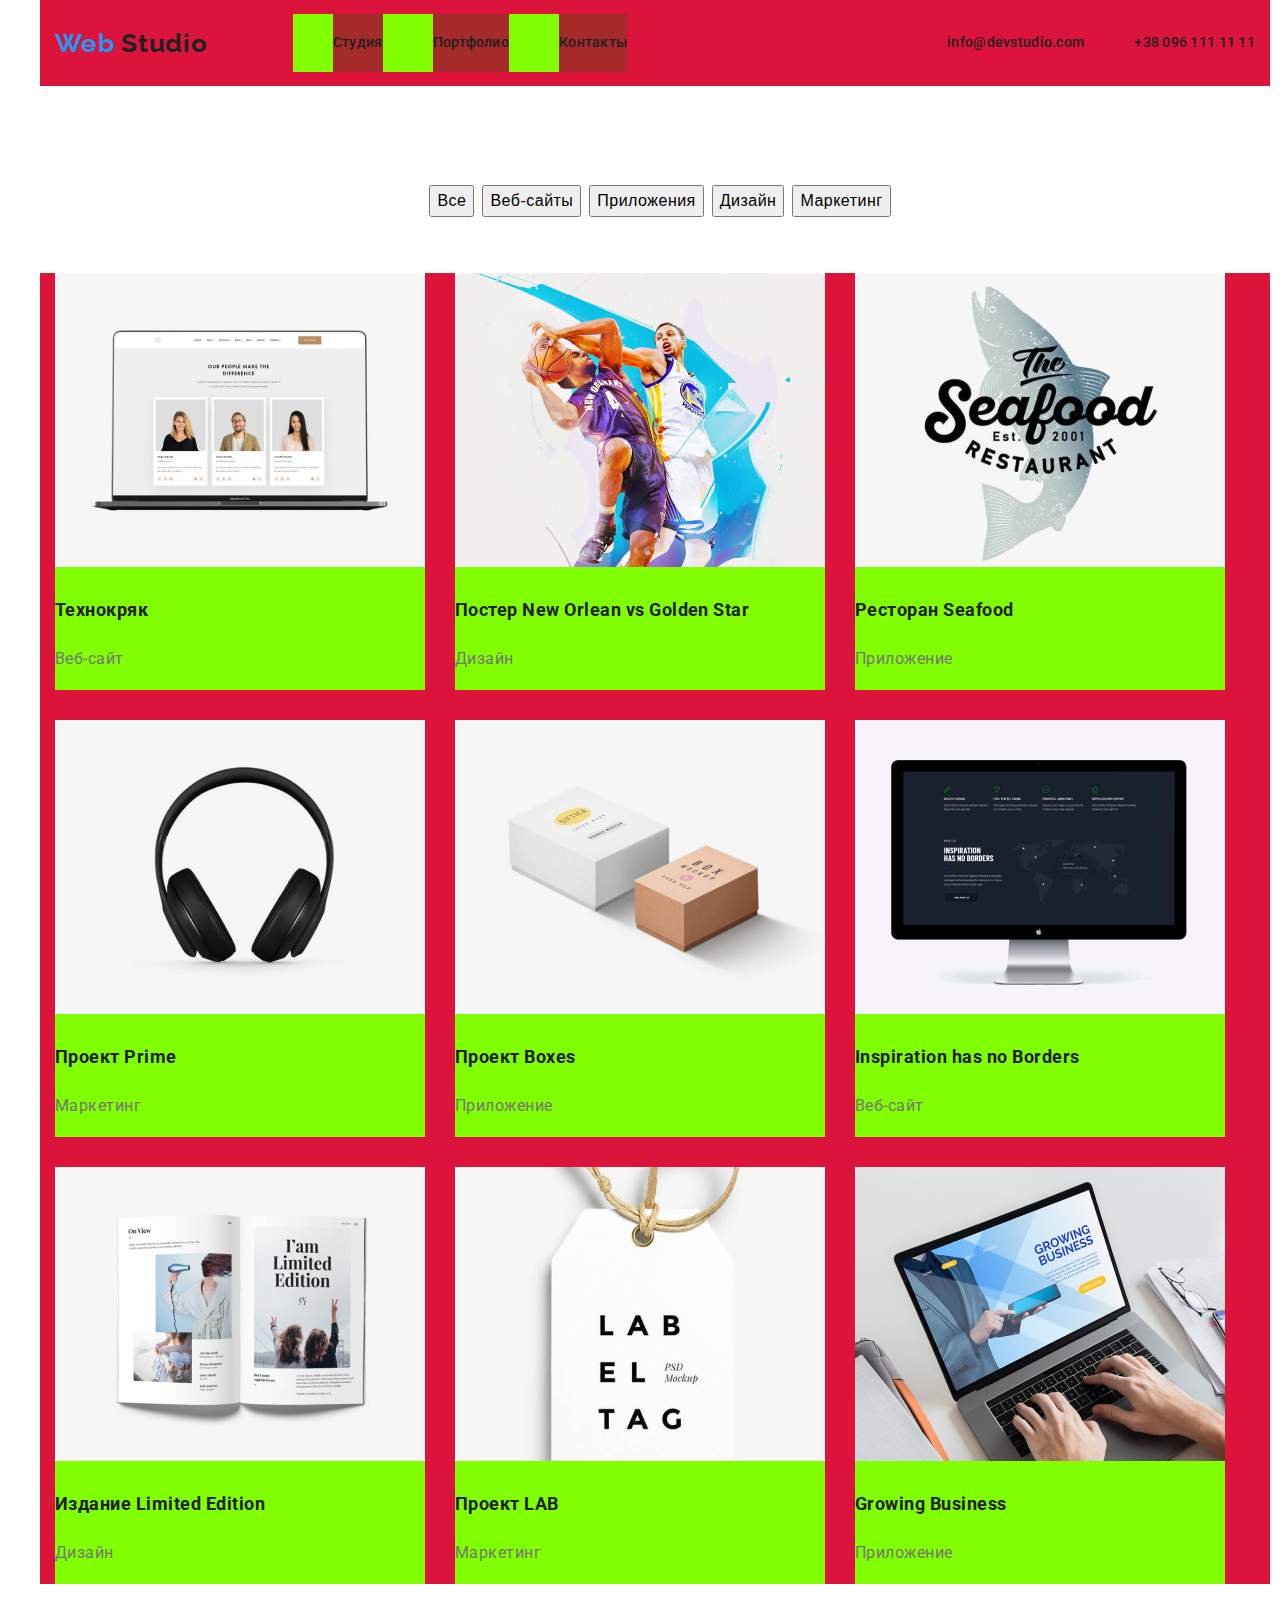
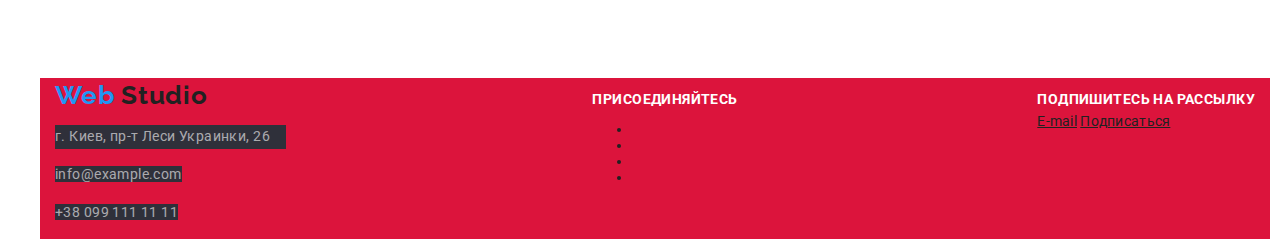
==== portfolio.html @ 1954578f "дз3" ====
<!DOCTYPE html>
<html lang="en">
  <head>
    <meta charset="UTF-8" />
    <meta name="viewport" content="width=device-width, initial-scale=1.0" />
    <title>Document</title>
    <link
      href="https://fonts.googleapis.com/css2?family=Raleway:wght@700&family=Roboto:wght@400;500;700;900&display=swap"
      rel="stylesheet"
    />
    <link rel="stylesheet" href="./css/styles.css" />
  </head>
  <body>
    <header class="page-header">
      <div class="container main-nav">
        <nav class="main-nav">
          <a href="./index.html" class="logo"><span>Web</span> Studio</a>
          <ul class="site-nav">
            <li class="link">
              <a href="./index.html" class="hyper">Студия</a>
            </li>
            <li class="link"><a href="" class="hyper">Портфолио</a></li>
            <li class="link"><a href="" class="hyper">Контакты</a></li>
          </ul>
        </nav>
        <div class="container auth-nav">
          <ul class="auth-nav">
            <li class="link">
              <a href="mailto:info@devstudio.com" class="button primary">
                info@devstudio.com
              </a>
            </li>
            <li class="link">
              <a href="+380961111111" class="button secondary"
                >+38 096 111 11 11</a
              >
            </li>
          </ul>
        </div>
      </div>
    </header>
    <main>
      <ul class="filter">
        <li class="item">
          <button type="button" class="list-works">Все</button>
        </li>
        <li class="item">
          <button type="button" class="list-works">Веб-сайты</button>
        </li>
        <li class="item">
          <button type="button" class="list-works">Приложения</button>
        </li>
        <li class="item">
          <button type="button" class="list-works">Дизайн</button>
        </li>
        <li class="item">
          <button type="button" class="list-works">Маркетинг</button>
        </li>
      </ul>
      <div class="work-container">
        <ul class="work-list">
          <li class="item">
            <img class="image" src="images1/portfolio1.jpg" alt="" width="" />
            <h2>Технокряк</h2>
            <p class="text">Веб-сайт</p>
          </li>
          <li class="item">
            <img class="image" src="images1/portfolio2.jpg" alt="" width="" />
            <h2>Постер New Orlean vs Golden Star</h2>
            <p class="text">Дизайн</p>
          </li>
          <li class="item">
            <img
              class="image"
              src="images1/portfolio3.jpg"
              alt="Портфолио"
              width=""
            />
            <h2>Ресторан Seafood</h2>
            <p class="text">Приложение</p>
          </li>
          <li class="item">
            <img
              class="image"
              src="images1/portfolio4.jpg"
              alt="Портфолио"
              width=""
            />
            <h2>Проект Prime</h2>
            <p class="text">Маркетинг</p>
          </li>
          <li class="item">
            <img
              class="image"
              src="images1/portfolio5.jpg"
              alt="Портфолио"
              width=""
            />
            <h2>Проект Boxes</h2>
            <p class="text">Приложение</p>
          </li>
          <li class="item">
            <img
              class="image"
              src="images1/portfolio6.jpg"
              alt="Портфолио"
              width=""
            />
            <h2>Inspiration has no Borders</h2>
            <p class="text">Веб-сайт</p>
          </li>
          <li class="item">
            <img
              class="image"
              src="images1/pottfolio7.jpg"
              alt="Портфолио"
              width=""
            />
            <h2>Издание Limited Edition</h2>
            <p class="text">Дизайн</p>
          </li>
          <li class="item">
            <img class="image" src="images1/portfolio8.jpg" alt="" width="" />
            <h2>Проект LAB</h2>
            <p class="text">Маркетинг</p>
          </li>
          <li class="item">
            <img class="image" src="images1/portfolio9.jpg" alt="" width="" />
            <h2>Growing Business</h2>
            <p class="text">Приложение</p>
          </li>
        </ul>
      </div>
    </main>
    <footer>
      <div class="footer">
        <div class="item">
          <a href="index.html" class="logo"><span>Web </span>Studio</a>

          <div class="adress">
            <p class="text">г. Киев, пр-т Леси Украинки, 26</p>
            <p>
              <a href="mailto:info@example.com" class="version"
                >info@example.com</a
              >
            </p>
            <p>
              <a href="tel:+380991111111" class="version">+38 099 111 11 11</a>
            </p>
          </div>
        </div>
        <div class="item">
          <h3 class="go">присоединяйтесь</h3>
          <ul class="social-site">
            <li>
              <a href="" class="link-social" aria-label=" instagram"></a>
            </li>
            <li><a href="" class="link-social" aria-label=" twitter"></a></li>
            <li><a href="" class="link-social" aria-label=" Facebook"></a></li>
            <li><a href="" class="link-social" aria-label=" "></a></li>
          </ul>
        </div>

        <div class="item">
          <h3 class="news">Подпишитесь на рассылку</h3>
          <a href="">E-mail</a>
          <a href="">Подписаться</a>
        </div>
      </div>
    </footer>
  </body>
</html>
---- css/styles.css ----
html {
  box-sizing: border-box;
}

*,
*::before,
*::after {
  box-sizing: inherit;
}
:root {
  --primary-text-color: #212121;
  --title-text-color: #000000;
  --accent-color: #18a0fb;
  --primary-white-color: #ffffff;
  --secondary-text-color: #757575;
}
body {
  width: 1230px;
  margin: auto;
  padding-left: 15px;
  padding-right: 15px;
  background-color: crimson;
  background-color: var(--primary-white-color);
  color: var(--primary-text-color);

  font-family: Roboto, sans-serif;
  letter-spacing: -0.015em;
  font-style: normal;
  font-size: 14px;
  line-height: 1.14;

  letter-spacing: 0.02em;
}
h2 {
  font-weight: bold;
  font-size: 18px;
  line-height: 2;
}

a {
  color: #212121;
}

.logo > span {
  color: #2196f3;
}
header {
  padding-top: 0;
  width: 1230px;
  margin: 0 auto;
  padding-left: 15px;
  padding-right: 15px;
  background-color: crimson;
}
.logo {
  margin-right: 85px;

  font-family: Raleway;
  font-weight: bold;
  font-size: 26px;
  line-height: 1.19;

  letter-spacing: 0.03em;
  text-decoration: none;
}
.container .main-nav,
.container .auth-nav {
  align-items: center;
}
.main-nav {
  display: flex;
}
.site-nav {
  display: flex;
  background-color: chartreuse;
}
.logo:hover,
.logo:focus {
  color: var(--accent-color);
}
.site-nav .link {
  font-weight: 500;
  font-size: 14px;
  line-height: 1.14;
  letter-spacing: 0.02em;

  background-color: brown;
}

.site-nav .link:not(:last-child) {
  margin-right: 50px;
}
.site-nav a {
  text-decoration: none;
}
.site-nav {
  list-style: none;
}
.site-nav .hyper {
  display: block;
  padding-top: 21px;
  padding-bottom: 21px;
}
.site-nav .hyper:hover,
.site-nav .hyper:focus {
  color: var(--accent-color);
}

.auth-nav {
  display: flex;

  font-weight: 500;
  font-size: 14px;
  line-height: 1.14;
  letter-spacing: 0.02em;

  list-style: none;
}
.auth-nav {
  margin-left: auto;
}
.auth-nav .link.link:not(:last-child) {
  margin-right: 50px;
}
.button {
  text-decoration: none;
}
.auth-nav .button:hover,
.auth-nav .button:focus {
  color: var(--accent-color);
}

.list-works {
  font-weight: 500;
  font-size: 16px;
  line-height: 1.63;
  letter-spacing: 0.03em;
}
.filter {
  display: flex;
  align-items: center;
  justify-content: center;
  margin-top: 99px;
  margin-bottom: 56px;
  list-style: none;
}
.filter .item:not(:last-child) {
  margin-right: 8px;
}
.work-container .work-list {
  width: 1230px;
  padding-left: 15px;
  padding-right: 15px;
  margin-right: auto;
  margin-left: auto;
  margin-bottom: 94px;
}

.list-works:hover,
.list-works:focus {
  color: var(--primary-white-color);
  background-color: var(--accent-color);
}
.work-list {
  display: flex;
  flex-wrap: wrap;
  font-weight: normal;
  font-size: 16px;
  line-height: 1.88;
  letter-spacing: 0.03em;
  font-style: normal;
  list-style: none;
  background-color: crimson;
}
.work-list .item {
  margin-right: 30px;
  margin-bottom: 30px;
  background-color: chartreuse;
}
.work-list .image {
  width: 370px;
}

.work-list .item:nth-child(3n) {
  margin-right: 0px;
}
.work-list .item:nth-last-child(-n + 3) {
  margin-bottom: 0px;
}
.footer .adress {
  display: block;
  width: 231px;
}
.footer {
  width: 1230px;
  padding-right: 15px;
  padding-left: 15px;
  margin: auto;
  display: flex;
  background-color: crimson;
  justify-content: space-between;
}
.footer {
  align-items: baseline;
}

.text {
  color: var(--secondary-text-color);
}

.adress .text {
  font-family: Roboto;
  font-style: normal;
  font-weight: normal;
  font-size: 14px;
  line-height: 1.71;

  letter-spacing: 0.03em;
  color: rgba(255, 255, 255, 0.6);
}
.adress .version {
  font-style: normal;
  font-weight: normal;
  font-size: 14px;
  line-height: 1.71;
  letter-spacing: 0.03em;
  color: rgba(255, 255, 255, 0.6);
  text-decoration: none;
}
.version {
  background-color: #2f303a;
}
.adress .text {
  background-color: #2f303a;
}

.adress .version:hover,
.adress .version:focus {
  color: var(--accent-color);
}

.go {
  font-weight: bold;
  font-size: 14px;
  line-height: 1.14;
  letter-spacing: 0.03em;
  text-transform: uppercase;
  color: #ffffff;
}

.news {
  font-weight: bold;
  font-size: 14px;
  line-height: 1.14px;
  letter-spacing: 0.03em;
  text-transform: uppercase;
  color: #ffffff;
}

.link-social:hover,
.link-social:focus {
  color: var(--primary-white-color);
  background-color: var(--accent-color);
}

/*студио*/

.hero {
  text-align: center;
}
.title-hero {
  font-weight: 900;
  font-size: 44px;
  line-height: 1.36;

  text-align: center;
  letter-spacing: 0.06em;
  text-transform: uppercase;
  color: var(--primary-white-color);
}
.button-hero {
  font-family: Roboto;
  font-style: normal;
  font-weight: bold;
  font-size: 16px;
  line-height: 1.88;
  text-align: center;
  letter-spacing: 0.06em;
  text-decoration: none;
  color: var(--primary-white-color);
  background-color: var(--accent-color);
}
.proposition {
  width: 1230px;
  margin: 0 auto;
  padding-left: 15px;
  padding-right: 15px;
  background-color: crimson;
  display: flex;
  margin-top: 94px;
  list-style: none;
}
.proposition .item:not(:last-child) {
  margin-right: 30px;
}
.proposition-img:hover,
.proposition-img:focus {
  background-color: var(--accent-color);
}
.proposition {
  margin-bottom: 30px;
}
.proposition h3 {
  margin-bottom: 10px;
}
h3 {
  font-weight: bold;
  font-size: 14px;
  line-height: 1.14;
  letter-spacing: 0.03em;
  text-transform: uppercase;
  color: var(--primary-text-color);
}
.proposition-text {
  margin-bottom: 94px;
  font-weight: normal;
  font-size: 14px;
  line-height: 1.71;
  letter-spacing: 0.03em;

  color: var(--secondary-text-color);
}

.works-list {
  display: flex;
  margin-bottom: 188px;
  list-style: none;
  margin-bottom: 50px;
  background-color: chartreuse;
}
.works-list .item:not(:last-child) {
  margin-right: 30px;
}

.title-main-works {
  background-color: chartreuse;

  font-weight: bold;
  font-size: 36px;
  line-height: 1.17;
  text-align: center;
  letter-spacing: 0.03em;

  color: var(--primary-text-color);
}
.type-works {
  font-weight: bold;
  font-size: 14px;
  line-height: 1.14;
  letter-spacing: 0.03em;
  text-transform: uppercase;

  color: var(--primary-white-color);
}

.teams {
  margin-bottom: 50px;

  font-weight: bold;
  font-size: 36px;
  line-height: 1.17;
  text-align: center;
  letter-spacing: 0.03em;

  color: var(--primary-text-color);
}
.name-teams {
  display: flex;

  list-style: none;
}
.name-teams .item:not(:last-child) {
  margin-right: 30px;
}
.name-teams .image {
  margin-bottom: 30px;
}
.name-teams h3 {
  margin-bottom: 10px;
}
.our-teams {
  margin-bottom: 188px;
  background-color: crimson;
}
.name {
  font-weight: 500;
  font-size: 16px;
  line-height: 1.19;
  letter-spacing: 0.03em;

  color: var(--primary-text-color);
}
.teams-text {
  font-weight: normal;
  font-size: 16px;
  line-height: 1.19;
  letter-spacing: 0.03em;

  color: var(--primary-text-color);
}

.clients {
  margin-bottom: 50px;
  font-weight: bold;
  font-size: 36px;
  line-height: 1.17;
  text-align: center;
  letter-spacing: 0.03em;

  color: var(--primary-text-color);
}

.clients.list:hover,
.clients.list:focus {
  color: var(--primary-white-color);
  background-color: var(--accent-color);
}
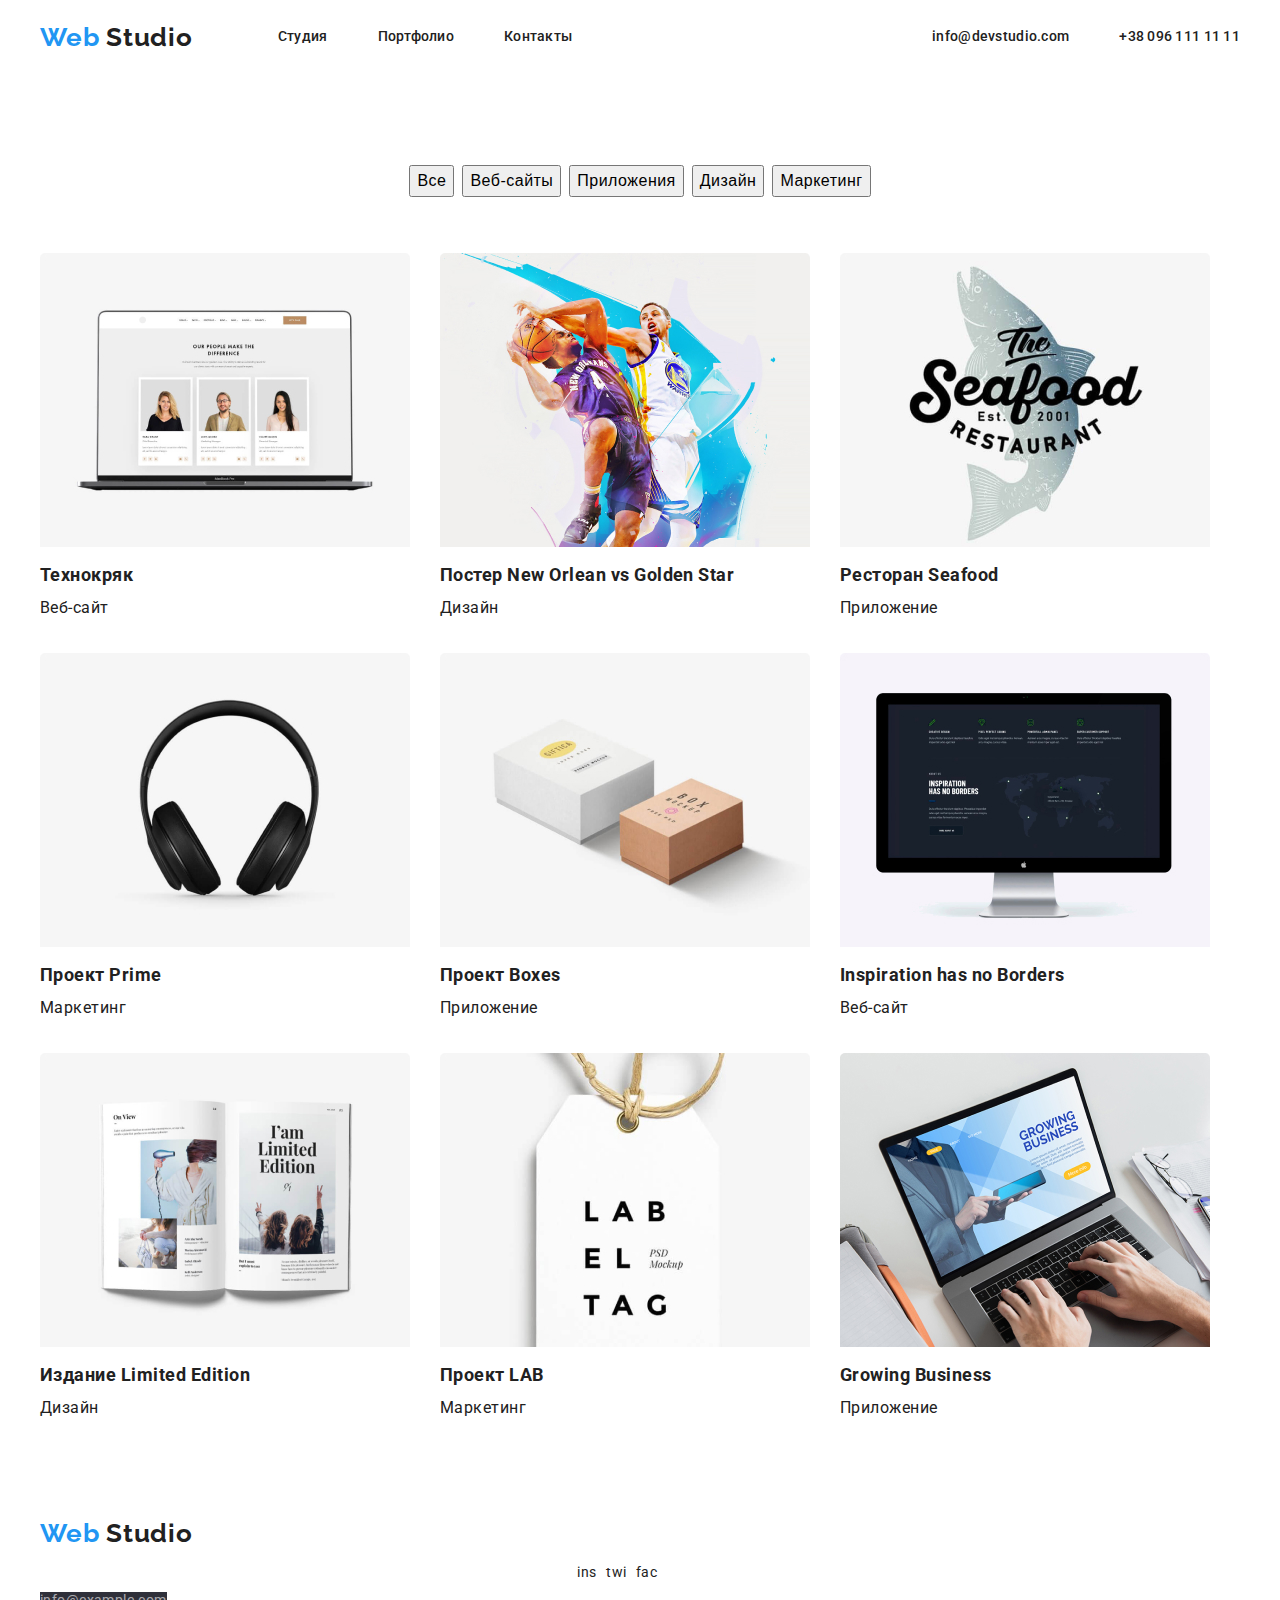
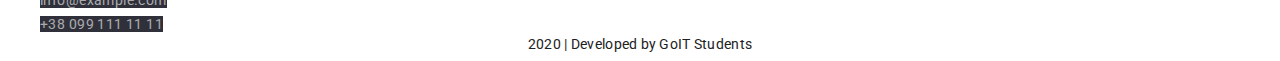
==== commit 43558978: "д з 3 перероб" ====
--- a/portfolio.html
+++ b/portfolio.html
@@ -11,32 +11,30 @@
     <link rel="stylesheet" href="./css/styles.css" />
   </head>
   <body>
-    <header class="page-header">
-      <div class="container main-nav">
+    <header class="page-header container">
+      <div class="main-nav">
         <nav class="main-nav">
           <a href="./index.html" class="logo"><span>Web</span> Studio</a>
           <ul class="site-nav">
+            <li class="link"><a href="index.html" class="hyper">Студия</a></li>
             <li class="link">
-              <a href="./index.html" class="hyper">Студия</a>
+              <a href="./portfolio.html" class="hyper">Портфолио</a>
             </li>
-            <li class="link"><a href="" class="hyper">Портфолио</a></li>
             <li class="link"><a href="" class="hyper">Контакты</a></li>
           </ul>
         </nav>
-        <div class="container auth-nav">
-          <ul class="auth-nav">
-            <li class="link">
-              <a href="mailto:info@devstudio.com" class="button primary">
-                info@devstudio.com
-              </a>
-            </li>
-            <li class="link">
-              <a href="+380961111111" class="button secondary"
-                >+38 096 111 11 11</a
-              >
-            </li>
-          </ul>
-        </div>
+    
+        <ul class="auth-nav">
+          <li class="link">
+            <a href="mailto:info@devstudio.com" class="button primary">
+              info@devstudio.com
+            </a>
+          </li>
+          <li class="link">
+            <a href="+380961111111" class="button secondary">+38 096 111 11 11</a>
+          </li>
+        </ul>
+      </div>
       </div>
     </header>
     <main>
@@ -132,41 +130,41 @@
         </ul>
       </div>
     </main>
-    <footer>
-      <div class="footer">
-        <div class="item">
-          <a href="index.html" class="logo"><span>Web </span>Studio</a>
+<footer class="footer">
+  <div class="footer-wrapper">
 
-          <div class="adress">
-            <p class="text">г. Киев, пр-т Леси Украинки, 26</p>
-            <p>
-              <a href="mailto:info@example.com" class="version"
-                >info@example.com</a
-              >
-            </p>
-            <p>
-              <a href="tel:+380991111111" class="version">+38 099 111 11 11</a>
-            </p>
-          </div>
-        </div>
-        <div class="item">
-          <h3 class="go">присоединяйтесь</h3>
-          <ul class="social-site">
-            <li>
-              <a href="" class="link-social" aria-label=" instagram"></a>
-            </li>
-            <li><a href="" class="link-social" aria-label=" twitter"></a></li>
-            <li><a href="" class="link-social" aria-label=" Facebook"></a></li>
-            <li><a href="" class="link-social" aria-label=" "></a></li>
-          </ul>
-        </div>
+    <div class="item">
+      <a href="index.html" class="logo"><span>Web </span>Studio</a>
 
-        <div class="item">
-          <h3 class="news">Подпишитесь на рассылку</h3>
-          <a href="">E-mail</a>
-          <a href="">Подписаться</a>
-        </div>
+      <div class="adress">
+        <p class="text">г. Киев, пр-т Леси Украинки, 26</p>
+        <p>
+          <a href="mailto:info@example.com" class="version">info@example.com</a>
+        </p>
+        <p>
+          <a href="tel:+380991111111" class="version">+38 099 111 11 11</a>
+        </p>
       </div>
-    </footer>
+    </div>
+    <div class="item">
+      <h3 class="go">присоединяйтесь</h3>
+      <ul class="social-site">
+        <li class="item">
+          <a href="" class="link-social" aria-label=" instagram">ins</a>
+
+        <li class="item"><a href="" class="link-social" aria-label=" twitter">twi</a></li>
+        <li class="item"><a href="" class="link-social" aria-label=" Facebook">fac</a></li>
+        <li class="item"><a href="" class="link-social" aria-label=" "></a></li>
+        </li>
+      </ul>
+    </div>
+
+    <div class="item">
+      <h3 class="news">Подпишитесь на рассылку</h3>
+
+    </div>
+  </div>
+  <p class="copy">2020 | Developed by GoIT Students</p>
+</footer>
   </body>
 </html>
--- a/css/styles.css
+++ b/css/styles.css
@@ -15,11 +15,6 @@
   --secondary-text-color: #757575;
 }
 body {
-  width: 1230px;
-  margin: auto;
-  padding-left: 15px;
-  padding-right: 15px;
-  background-color: crimson;
   background-color: var(--primary-white-color);
   color: var(--primary-text-color);
 
@@ -31,6 +26,14 @@
 
   letter-spacing: 0.02em;
 }
+.h1,
+h2,
+h3,
+p,
+ul {
+  margin: 0;
+  padding: 0;
+}
 h2 {
   font-weight: bold;
   font-size: 18px;
@@ -44,13 +47,12 @@
 .logo > span {
   color: #2196f3;
 }
-header {
+.container {
   padding-top: 0;
   width: 1230px;
   margin: 0 auto;
   padding-left: 15px;
   padding-right: 15px;
-  background-color: crimson;
 }
 .logo {
   margin-right: 85px;
@@ -63,8 +65,8 @@
   letter-spacing: 0.03em;
   text-decoration: none;
 }
-.container .main-nav,
-.container .auth-nav {
+.main-nav,
+.auth-nav {
   align-items: center;
 }
 .main-nav {
@@ -72,7 +74,6 @@
 }
 .site-nav {
   display: flex;
-  background-color: chartreuse;
 }
 .logo:hover,
 .logo:focus {
@@ -83,8 +84,6 @@
   font-size: 14px;
   line-height: 1.14;
   letter-spacing: 0.02em;
-
-  background-color: brown;
 }
 
 .site-nav .link:not(:last-child) {
@@ -170,12 +169,10 @@
   letter-spacing: 0.03em;
   font-style: normal;
   list-style: none;
-  background-color: crimson;
 }
 .work-list .item {
   margin-right: 30px;
   margin-bottom: 30px;
-  background-color: chartreuse;
 }
 .work-list .image {
   width: 370px;
@@ -196,19 +193,21 @@
   padding-right: 15px;
   padding-left: 15px;
   margin: auto;
-  display: flex;
-  background-color: crimson;
+}
+.footer-wrapper {
+  display: flex;
+
   justify-content: space-between;
-}
-.footer {
   align-items: baseline;
 }
 
-.text {
+.item .logo .text {
   color: var(--secondary-text-color);
 }
 
 .adress .text {
+  margin-top: 8px;
+  margin-bottom: 9px;
   font-family: Roboto;
   font-style: normal;
   font-weight: normal;
@@ -219,6 +218,8 @@
   color: rgba(255, 255, 255, 0.6);
 }
 .adress .version {
+  margin-bottom: 9px;
+  margin-top: 9px;
   font-style: normal;
   font-weight: normal;
   font-size: 14px;
@@ -230,22 +231,34 @@
 .version {
   background-color: #2f303a;
 }
-.adress .text {
-  background-color: #2f303a;
-}
-
+.copy {
+  text-align: center;
+}
 .adress .version:hover,
 .adress .version:focus {
   color: var(--accent-color);
 }
 
 .go {
+  margin-bottom: 20px;
   font-weight: bold;
   font-size: 14px;
   line-height: 1.14;
   letter-spacing: 0.03em;
   text-transform: uppercase;
   color: #ffffff;
+}
+.social-site .item:not(:last-child) {
+  margin-right: 10px;
+}
+.social-site {
+  display: flex;
+}
+.social-site .item {
+  list-style: none;
+}
+.social-site .link-social {
+  text-decoration: none;
 }
 
 .news {
@@ -291,13 +304,8 @@
   background-color: var(--accent-color);
 }
 .proposition {
-  width: 1230px;
-  margin: 0 auto;
-  padding-left: 15px;
-  padding-right: 15px;
-  background-color: crimson;
-  display: flex;
-  margin-top: 94px;
+  display: flex;
+
   list-style: none;
 }
 .proposition .item:not(:last-child) {
@@ -305,12 +313,14 @@
 }
 .proposition-img:hover,
 .proposition-img:focus {
-  background-color: var(--accent-color);
-}
-.proposition {
-  margin-bottom: 30px;
-}
-.proposition h3 {
+}
+.item-img {
+  align-items: center;
+  justify-content: center;
+}
+
+.title-proposition {
+  margin-top: 30px;
   margin-bottom: 10px;
 }
 h3 {
@@ -322,7 +332,7 @@
   color: var(--primary-text-color);
 }
 .proposition-text {
-  margin-bottom: 94px;
+  width: 270px;
   font-weight: normal;
   font-size: 14px;
   line-height: 1.71;
@@ -336,14 +346,16 @@
   margin-bottom: 188px;
   list-style: none;
   margin-bottom: 50px;
-  background-color: chartreuse;
 }
 .works-list .item:not(:last-child) {
   margin-right: 30px;
 }
-
+.main-works {
+  padding-top: 94px;
+  padding-bottom: 94px;
+}
 .title-main-works {
-  background-color: chartreuse;
+  margin-bottom: 50px;
 
   font-weight: bold;
   font-size: 36px;
@@ -354,6 +366,8 @@
   color: var(--primary-text-color);
 }
 .type-works {
+  padding-top: 27px;
+  padding-bottom: 27px;
   font-weight: bold;
   font-size: 14px;
   line-height: 1.14;
@@ -361,6 +375,7 @@
   text-transform: uppercase;
 
   color: var(--primary-white-color);
+  background-color: rgba(47, 48, 58, 0.8);
 }
 
 .teams {
@@ -375,6 +390,8 @@
   color: var(--primary-text-color);
 }
 .name-teams {
+  margin-left: 0;
+  margin-top: 0px;
   display: flex;
 
   list-style: none;
@@ -389,9 +406,26 @@
   margin-bottom: 10px;
 }
 .our-teams {
-  margin-bottom: 188px;
-  background-color: crimson;
-}
+  padding-top: 94px;
+  padding-bottom: 94px;
+  background-color: #f5f4fa;
+}
+.footer .copy {
+  justify-content: center;
+}
+
+.teams-site {
+  display: flex;
+  text-align: center;
+
+  padding-left: 0px;
+  margin-top: 28px;
+  list-style: none;
+}
+.teams-site.item:not(:last-child) {
+  margin-right: 10px;
+}
+
 .name {
   font-weight: 500;
   font-size: 16px;
@@ -408,7 +442,10 @@
 
   color: var(--primary-text-color);
 }
-
+.our-clients {
+  padding-top: 94px;
+  padding-bottom: 94px;
+}
 .clients {
   margin-bottom: 50px;
   font-weight: bold;
@@ -425,3 +462,14 @@
   color: var(--primary-white-color);
   background-color: var(--accent-color);
 }
+.clients-list {
+  display: flex;
+  list-style: none;
+  justify-content: center;
+}
+.clients-list .list:not(:last-child) {
+  margin-right: 30px;
+}
+.clients-list a {
+  text-decoration: none;
+}
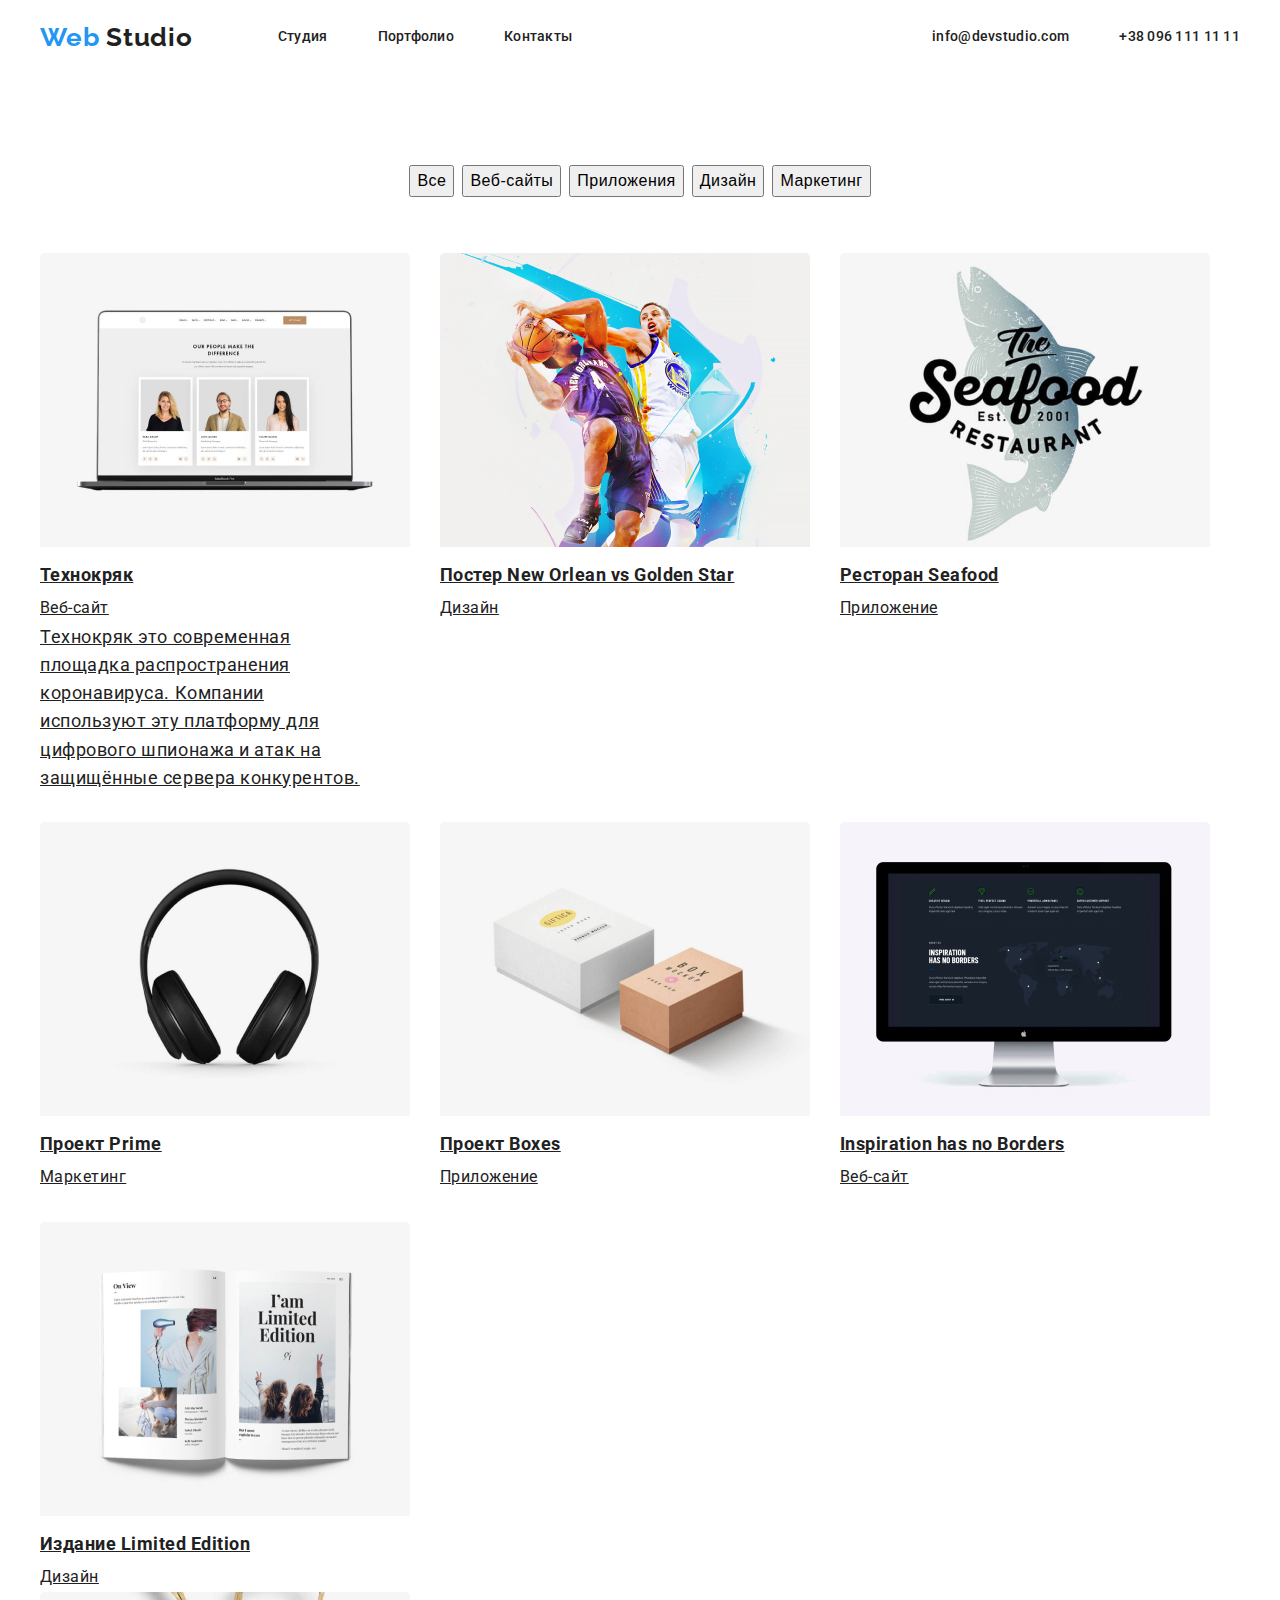
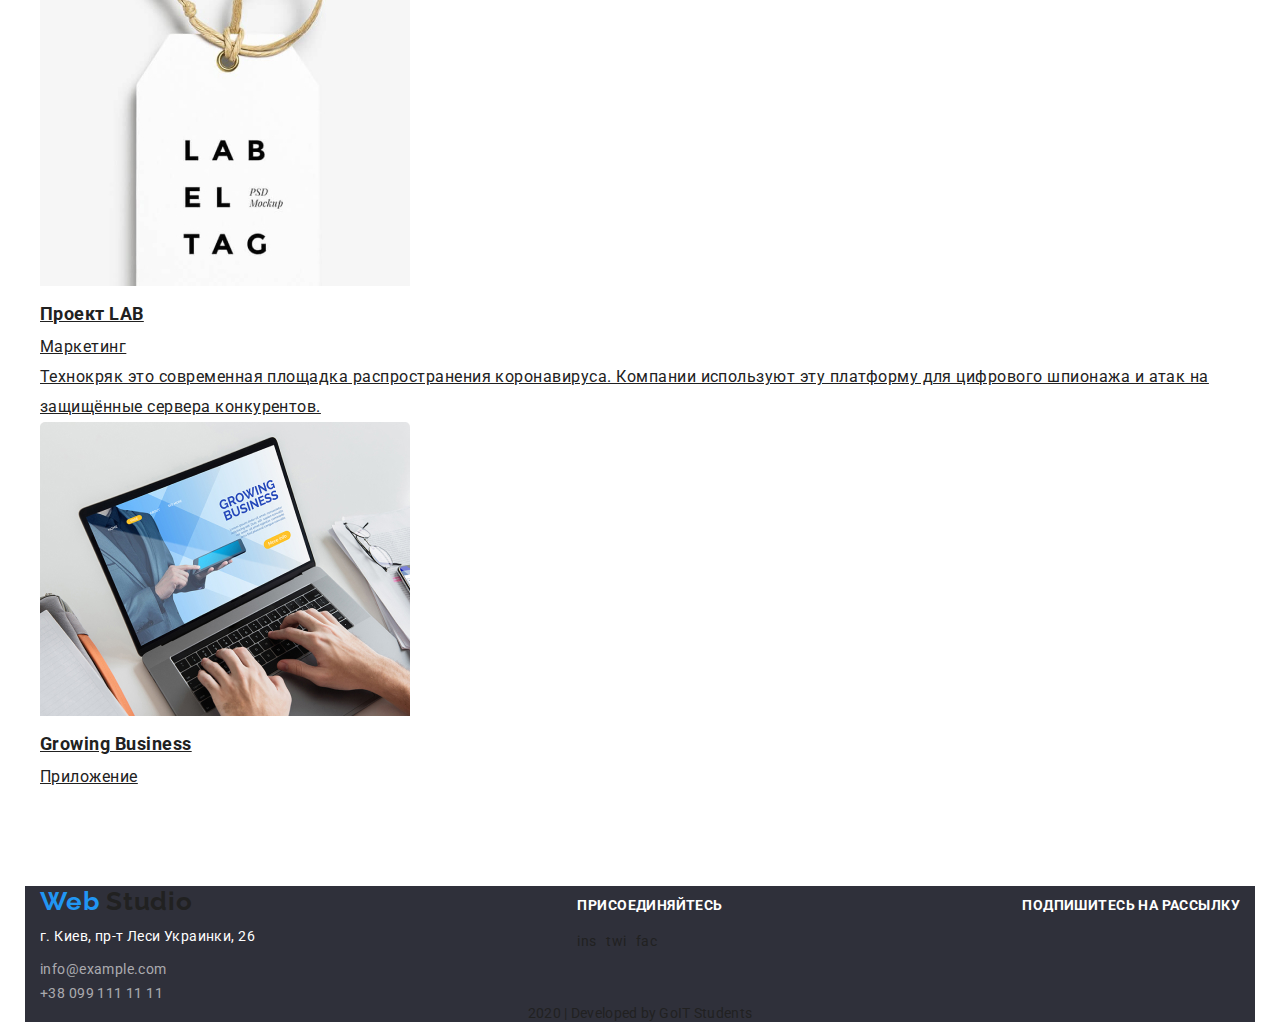
==== commit 8e7c0a46: "картинки джпг" ====
--- a/portfolio.html
+++ b/portfolio.html
@@ -57,17 +57,24 @@
       </ul>
       <div class="work-container">
         <ul class="work-list">
-          <li class="item">
-            <img class="image" src="images1/portfolio1.jpg" alt="" width="" />
+          <li  class="item">
+          <a href="./" class="item-hover">
+           <img class="image" src="images1/portfolio1.jpg" alt="" width="" />
             <h2>Технокряк</h2>
             <p class="text">Веб-сайт</p>
+          <p class="content">Технокряк это современная площадка распространения коронавируса.
+            Компании используют эту платформу для цифрового
+            шпионажа и атак на защищённые сервера конкурентов.</p>
+          </li></a>
           </li>
           <li class="item">
+            <a href="./" class="item-hover">
             <img class="image" src="images1/portfolio2.jpg" alt="" width="" />
             <h2>Постер New Orlean vs Golden Star</h2>
-            <p class="text">Дизайн</p>
+            <p class="text">Дизайн</p></a>
           </li>
           <li class="item">
+            <a href="./" class="item-hover">
             <img
               class="image"
               src="images1/portfolio3.jpg"
@@ -75,9 +82,10 @@
               width=""
             />
             <h2>Ресторан Seafood</h2>
-            <p class="text">Приложение</p>
+            <p class="text">Приложение</p></a>
           </li>
           <li class="item">
+            <a href="./" class="item-hover">
             <img
               class="image"
               src="images1/portfolio4.jpg"
@@ -85,9 +93,10 @@
               width=""
             />
             <h2>Проект Prime</h2>
-            <p class="text">Маркетинг</p>
+            <p class="text">Маркетинг</p></a>
           </li>
           <li class="item">
+            <a href="./" class="item-hover">
             <img
               class="image"
               src="images1/portfolio5.jpg"
@@ -95,9 +104,10 @@
               width=""
             />
             <h2>Проект Boxes</h2>
-            <p class="text">Приложение</p>
+            <p class="text">Приложение</p></a>
           </li>
           <li class="item">
+            <a href="./" class="item-hover">
             <img
               class="image"
               src="images1/portfolio6.jpg"
@@ -105,9 +115,10 @@
               width=""
             />
             <h2>Inspiration has no Borders</h2>
-            <p class="text">Веб-сайт</p>
+            <p class="text">Веб-сайт</p></a>
           </li>
           <li class="item">
+            <a href="./" class="item-hover">
             <img
               class="image"
               src="images1/pottfolio7.jpg"
@@ -115,17 +126,24 @@
               width=""
             />
             <h2>Издание Limited Edition</h2>
-            <p class="text">Дизайн</p>
+            <p class="text">Дизайн</p></a>
+          </li>
+          
+          <li class="item">
+            <a href="./" class="item-hover">
+            <img class="image" src="images1/portfolio8.jpg" alt="" width="" />
+           <div> <h2>Проект LAB</h2>
+            <p class="text">Маркетинг</p>
+          <p>Технокряк это современная площадка распространения коронавируса.
+             Компании используют эту платформу для цифрового
+          шпионажа и атак на защищённые сервера конкурентов.</p>
+          </a></div>
           </li>
           <li class="item">
-            <img class="image" src="images1/portfolio8.jpg" alt="" width="" />
-            <h2>Проект LAB</h2>
-            <p class="text">Маркетинг</p>
-          </li>
-          <li class="item">
+            <a href="./" class="item-hover">
             <img class="image" src="images1/portfolio9.jpg" alt="" width="" />
             <h2>Growing Business</h2>
-            <p class="text">Приложение</p>
+            <p class="text">Приложение</p></a>
           </li>
         </ul>
       </div>
--- a/css/styles.css
+++ b/css/styles.css
@@ -193,6 +193,7 @@
   padding-right: 15px;
   padding-left: 15px;
   margin: auto;
+  background-color: #2f303a;
 }
 .footer-wrapper {
   display: flex;
@@ -215,7 +216,7 @@
   line-height: 1.71;
 
   letter-spacing: 0.03em;
-  color: rgba(255, 255, 255, 0.6);
+  color: var(--primary-white-color);
 }
 .adress .version {
   margin-bottom: 9px;
@@ -228,9 +229,7 @@
   color: rgba(255, 255, 255, 0.6);
   text-decoration: none;
 }
-.version {
-  background-color: #2f303a;
-}
+
 .copy {
   text-align: center;
 }
@@ -276,6 +275,9 @@
   background-color: var(--accent-color);
 }
 
+.footer .copy {
+  justify-content: center;
+}
 /*студио*/
 
 .hero {
@@ -313,8 +315,10 @@
 }
 .proposition-img:hover,
 .proposition-img:focus {
+  color: var(--accent-color);
 }
 .item-img {
+  display: flex;
   align-items: center;
   justify-content: center;
 }
@@ -343,9 +347,25 @@
 
 .works-list {
   display: flex;
-  margin-bottom: 188px;
-  list-style: none;
-  margin-bottom: 50px;
+
+  list-style: none;
+}
+.item-hover:hover,
+.item-hover:focus {
+  background-color: var(--accent-color);
+
+  box-shadow: 1px 4px 6px rgba(0, 0, 0, 0.16), 0px 4px 4px rgba(0, 0, 0, 0.06),
+    0px 1px 1px rgba(0, 0, 0, 0.12);
+}
+.item .content {
+  width: 322px;
+  font-family: Roboto;
+  font-style: normal;
+  font-weight: normal;
+  font-size: 18px;
+  line-height: 1.56;
+
+  letter-spacing: 0.03em;
 }
 .works-list .item:not(:last-child) {
   margin-right: 30px;
@@ -373,6 +393,7 @@
   line-height: 1.14;
   letter-spacing: 0.03em;
   text-transform: uppercase;
+  text-align: center;
 
   color: var(--primary-white-color);
   background-color: rgba(47, 48, 58, 0.8);
@@ -395,6 +416,7 @@
   display: flex;
 
   list-style: none;
+  text-align: center;
 }
 .name-teams .item:not(:last-child) {
   margin-right: 30px;
@@ -410,10 +432,6 @@
   padding-bottom: 94px;
   background-color: #f5f4fa;
 }
-.footer .copy {
-  justify-content: center;
-}
-
 .teams-site {
   display: flex;
   text-align: center;
@@ -439,8 +457,9 @@
   font-size: 16px;
   line-height: 1.19;
   letter-spacing: 0.03em;
-
-  color: var(--primary-text-color);
+  text-align: center;
+
+  color: var(--secondary-text-color);
 }
 .our-clients {
   padding-top: 94px;
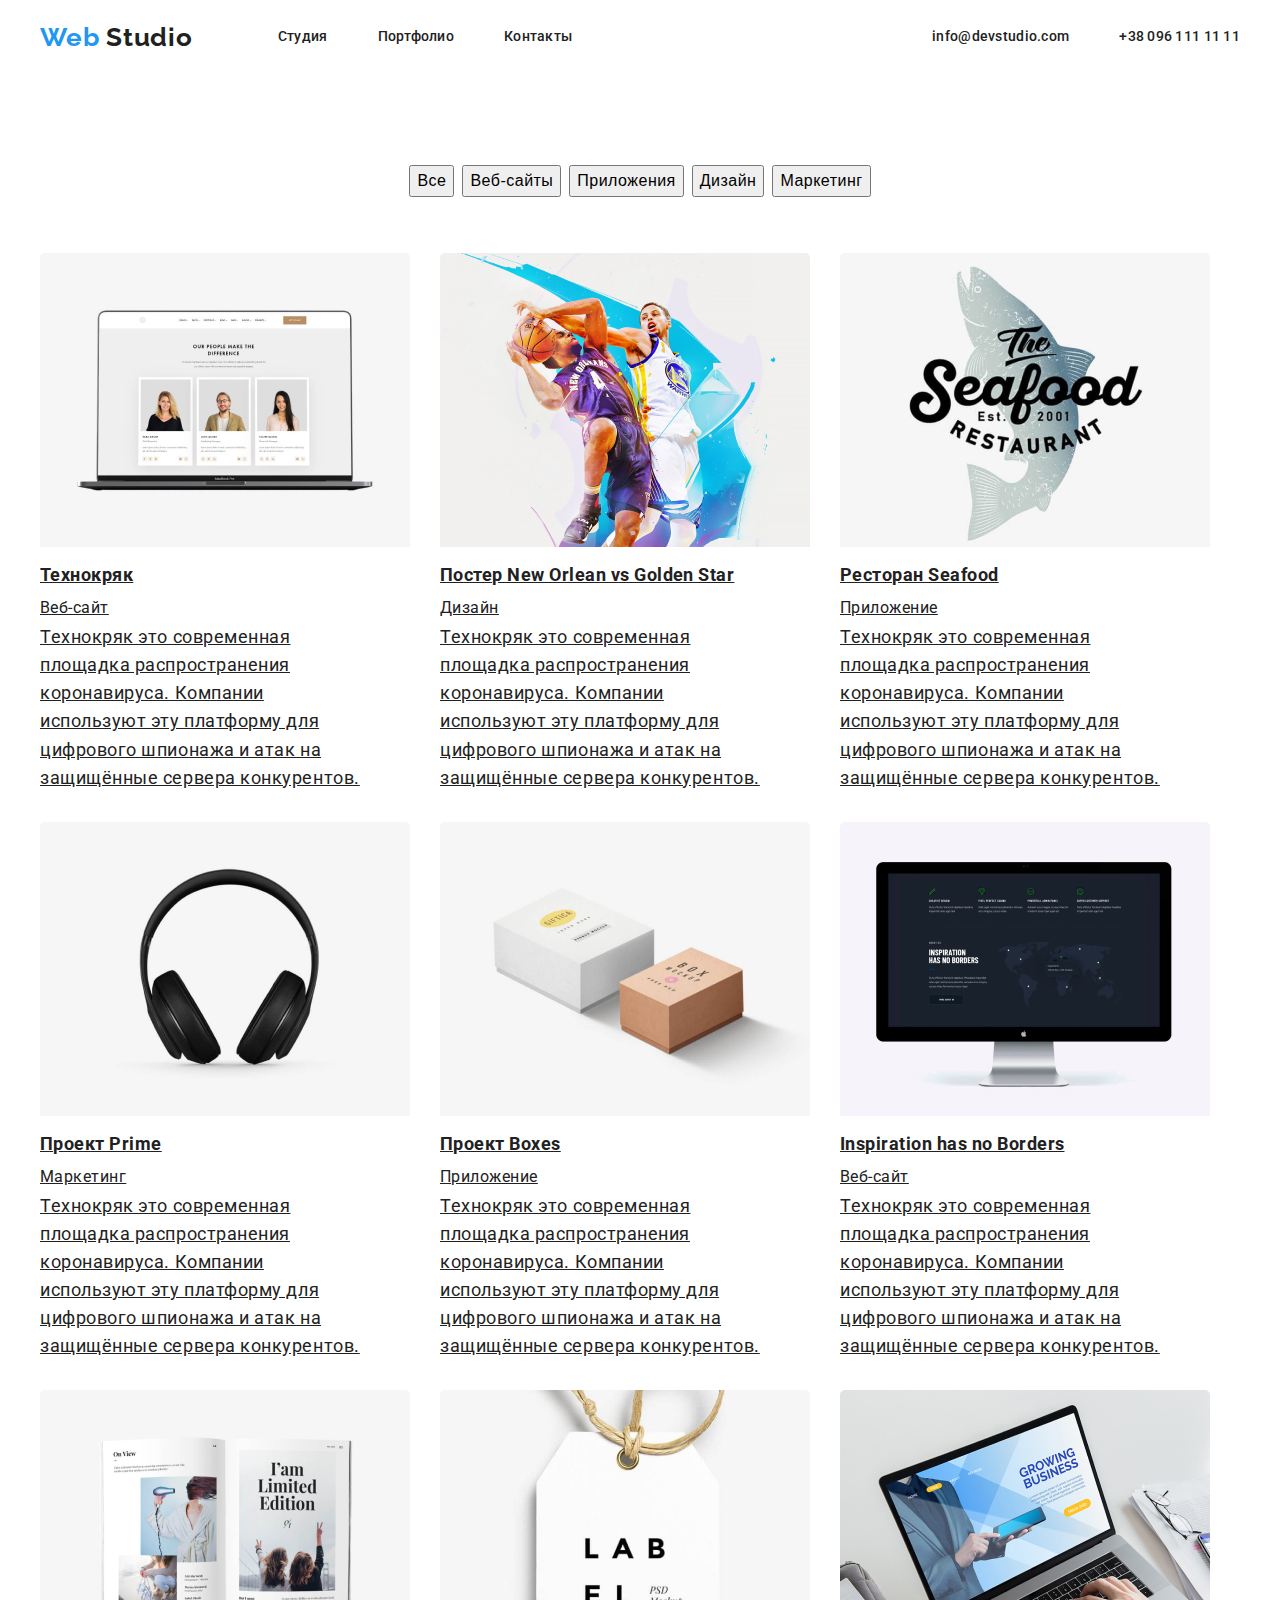
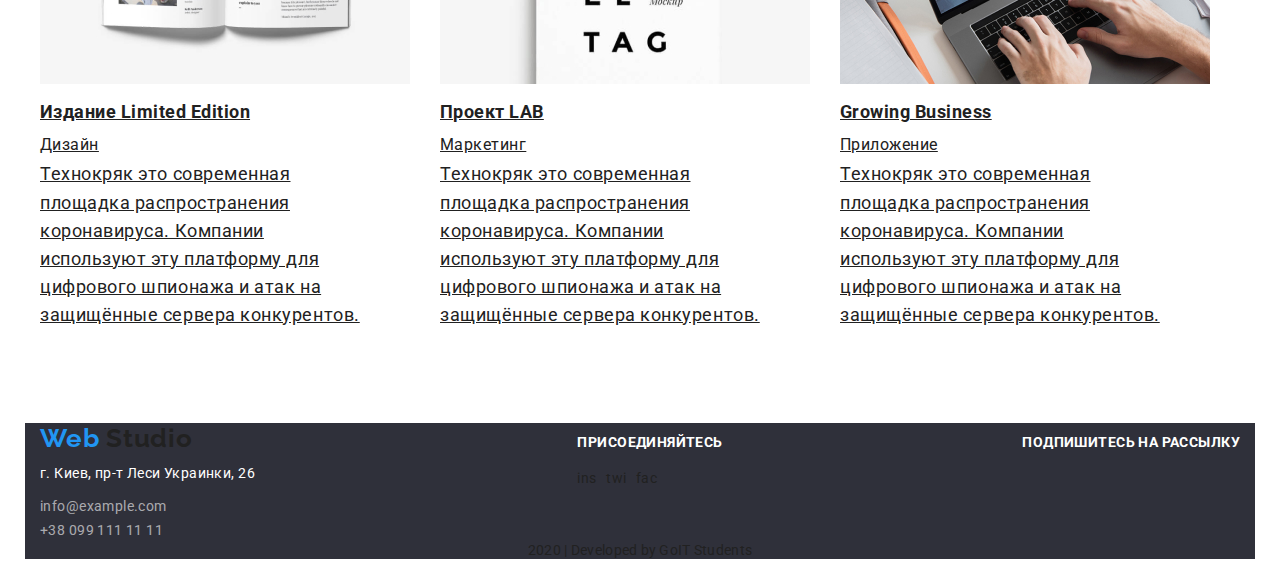
==== commit cfb5d073: "перероб  тінь" ====
--- a/portfolio.html
+++ b/portfolio.html
@@ -71,7 +71,11 @@
             <a href="./" class="item-hover">
             <img class="image" src="images1/portfolio2.jpg" alt="" width="" />
             <h2>Постер New Orlean vs Golden Star</h2>
-            <p class="text">Дизайн</p></a>
+            <p class="text">Дизайн</p>
+          <p class="content">Технокряк это современная площадка распространения коронавируса.
+            Компании используют эту платформу для цифрового
+            шпионажа и атак на защищённые сервера конкурентов.</p>
+          </a>
           </li>
           <li class="item">
             <a href="./" class="item-hover">
@@ -82,7 +86,11 @@
               width=""
             />
             <h2>Ресторан Seafood</h2>
-            <p class="text">Приложение</p></a>
+            <p class="text">Приложение</p>
+          <p class="content">Технокряк это современная площадка распространения коронавируса.
+            Компании используют эту платформу для цифрового
+            шпионажа и атак на защищённые сервера конкурентов.</p>
+          </a>
           </li>
           <li class="item">
             <a href="./" class="item-hover">
@@ -93,7 +101,11 @@
               width=""
             />
             <h2>Проект Prime</h2>
-            <p class="text">Маркетинг</p></a>
+            <p class="text">Маркетинг</p>
+          <p class="content">Технокряк это современная площадка распространения коронавируса.
+            Компании используют эту платформу для цифрового
+            шпионажа и атак на защищённые сервера конкурентов.</p>
+          </a>
           </li>
           <li class="item">
             <a href="./" class="item-hover">
@@ -104,7 +116,11 @@
               width=""
             />
             <h2>Проект Boxes</h2>
-            <p class="text">Приложение</p></a>
+            <p class="text">Приложение</p>
+          <p class="content">Технокряк это современная площадка распространения коронавируса.
+            Компании используют эту платформу для цифрового
+            шпионажа и атак на защищённые сервера конкурентов.</p>
+          </a>
           </li>
           <li class="item">
             <a href="./" class="item-hover">
@@ -115,7 +131,11 @@
               width=""
             />
             <h2>Inspiration has no Borders</h2>
-            <p class="text">Веб-сайт</p></a>
+            <p class="text">Веб-сайт</p>
+          <p class="content">Технокряк это современная площадка распространения коронавируса.
+            Компании используют эту платформу для цифрового
+            шпионажа и атак на защищённые сервера конкурентов.</p>
+          </a>
           </li>
           <li class="item">
             <a href="./" class="item-hover">
@@ -126,7 +146,11 @@
               width=""
             />
             <h2>Издание Limited Edition</h2>
-            <p class="text">Дизайн</p></a>
+            <p class="text">Дизайн</p>
+          <p class="content">Технокряк это современная площадка распространения коронавируса.
+            Компании используют эту платформу для цифрового
+            шпионажа и атак на защищённые сервера конкурентов.</p>
+          </a>
           </li>
           
           <li class="item">
@@ -134,7 +158,7 @@
             <img class="image" src="images1/portfolio8.jpg" alt="" width="" />
            <div> <h2>Проект LAB</h2>
             <p class="text">Маркетинг</p>
-          <p>Технокряк это современная площадка распространения коронавируса.
+          <p class="content">Технокряк это современная площадка распространения коронавируса.
              Компании используют эту платформу для цифрового
           шпионажа и атак на защищённые сервера конкурентов.</p>
           </a></div>
@@ -143,7 +167,11 @@
             <a href="./" class="item-hover">
             <img class="image" src="images1/portfolio9.jpg" alt="" width="" />
             <h2>Growing Business</h2>
-            <p class="text">Приложение</p></a>
+            <p class="text">Приложение</p>
+            <p class="content">Технокряк это современная площадка распространения коронавируса.
+              Компании используют эту платформу для цифрового
+              шпионажа и атак на защищённые сервера конкурентов.</p>
+          </a>
           </li>
         </ul>
       </div>
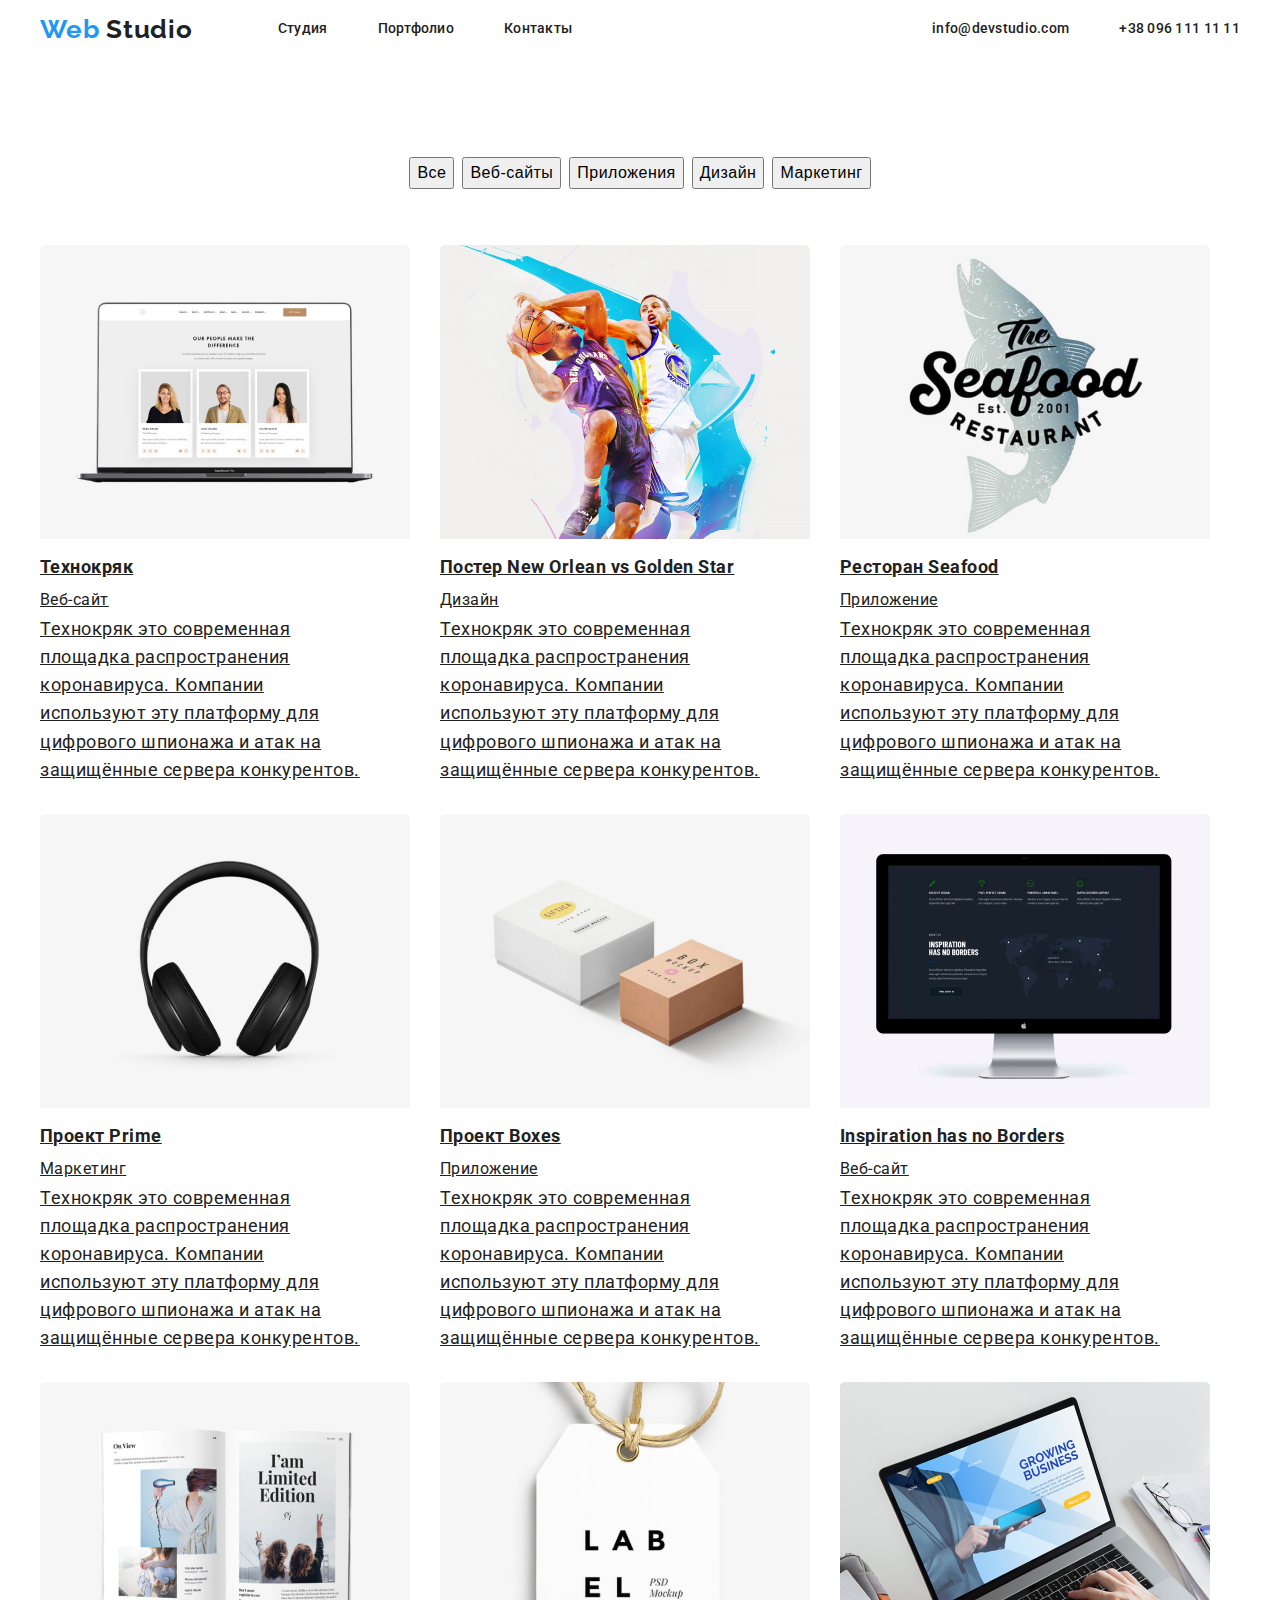
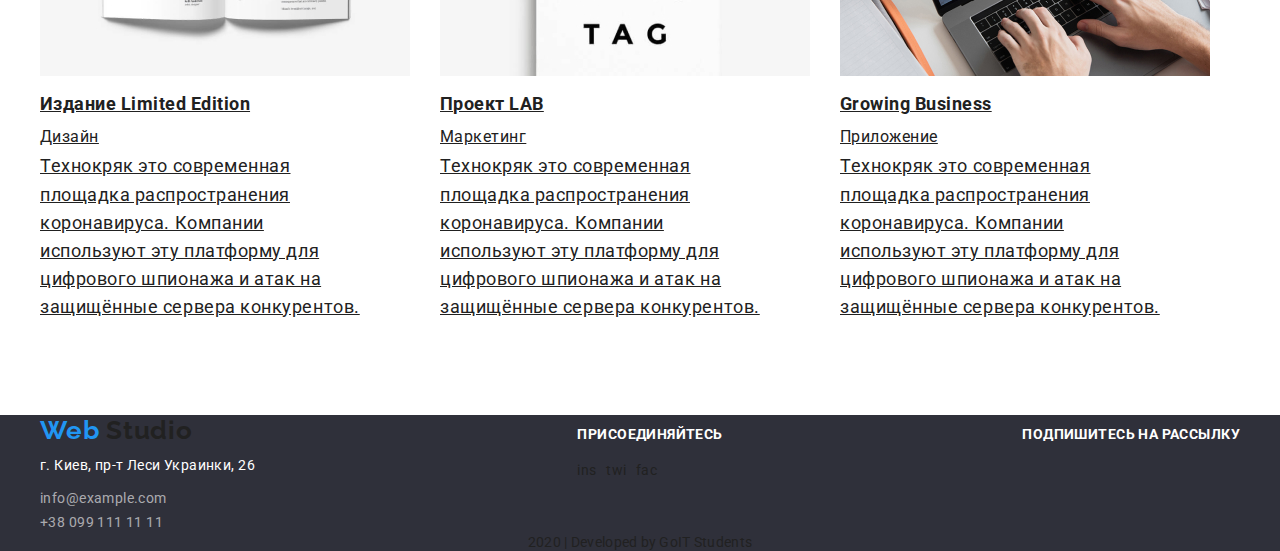
==== commit dfc7fc8f: "ост виправлення дз3" ====
--- a/portfolio.html
+++ b/portfolio.html
@@ -177,7 +177,7 @@
       </div>
     </main>
 <footer class="footer">
-  <div class="footer-wrapper">
+  <div class="footer-wrapper container">
 
     <div class="item">
       <a href="index.html" class="logo"><span>Web </span>Studio</a>
--- a/css/styles.css
+++ b/css/styles.css
@@ -25,6 +25,7 @@
   line-height: 1.14;
 
   letter-spacing: 0.02em;
+  margin: 0px;
 }
 .h1,
 h2,
@@ -189,10 +190,6 @@
   width: 231px;
 }
 .footer {
-  width: 1230px;
-  padding-right: 15px;
-  padding-left: 15px;
-  margin: auto;
   background-color: #2f303a;
 }
 .footer-wrapper {
@@ -350,6 +347,11 @@
 
   list-style: none;
 }
+
+.item-hover {
+  display: block;
+}
+
 .item-hover:hover,
 .item-hover:focus {
   background-color: var(--accent-color);
